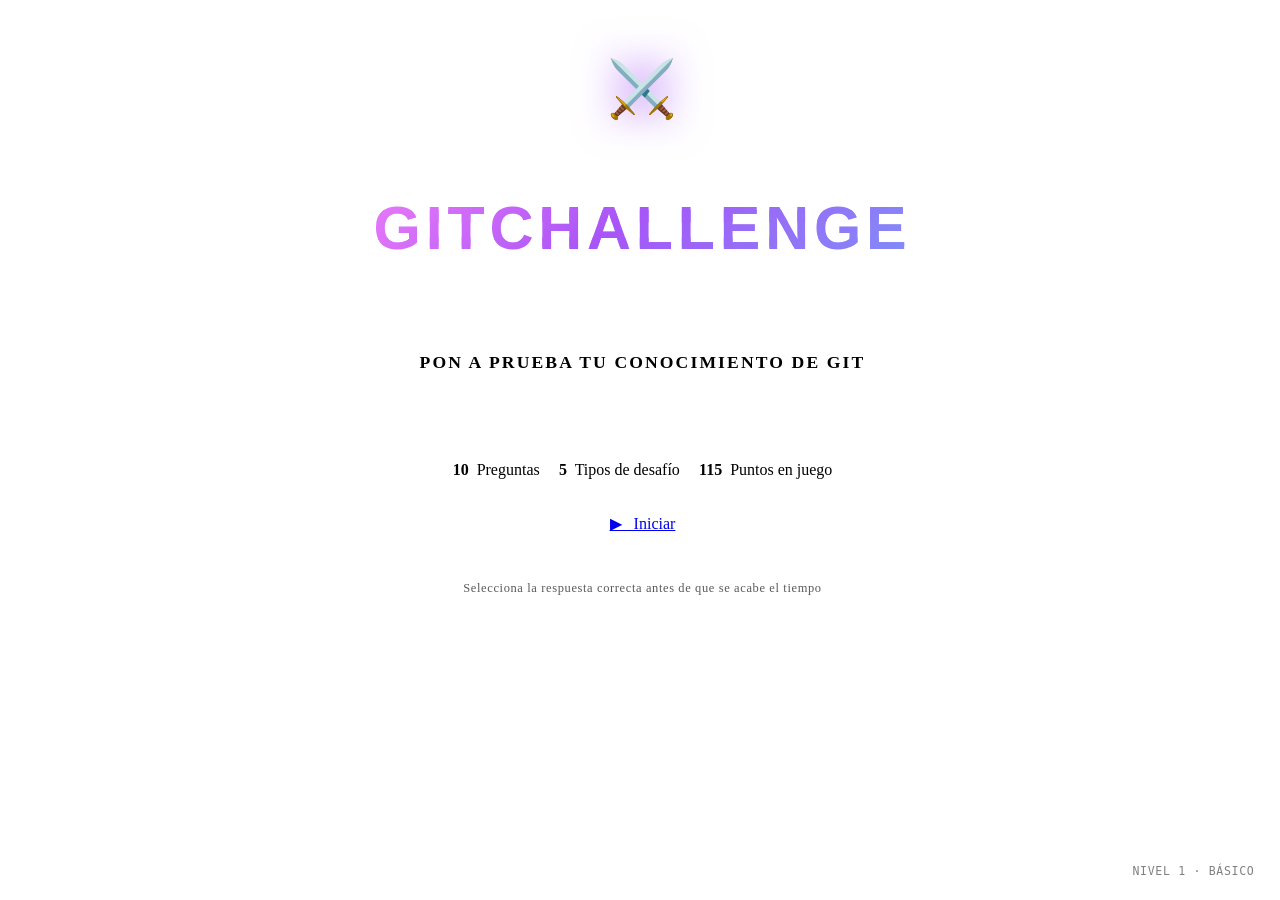
==== frontend/index.html @ ef9cf023 "feat: add home screen with start button" ====
<!DOCTYPE html>
<html lang="es">
<head>
  <meta charset="UTF-8" />
  <meta name="viewport" content="width=device-width, initial-scale=1.0"/>
  <title>GitChallenge ⚔️</title>
  <link rel="stylesheet" href="styles.css">
  <style>
    /* ── Estilos exclusivos del Home ── */
    body {
      display: flex;
      align-items: center;
      justify-content: center;
    }

    /* Hero centrado */
    .hero {
      position: relative;
      z-index: 10;
      display: flex;
      flex-direction: column;
      align-items: center;
      gap: 2.2rem;
      text-align: center;
      padding: 3rem 4rem;
      animation: fadeUp 0.9s cubic-bezier(.16,1,.3,1) both;
    }

    /* Ícono espadas */
    .swords {
      font-size: 3.5rem;
      filter: drop-shadow(0 0 20px #a855f7);
      animation: pulse-icon 2.8s ease-in-out infinite;
    }
    @keyframes pulse-icon {
      0%, 100% { transform: scale(1) rotate(-4deg); filter: drop-shadow(0 0 18px #a855f7); }
      50%       { transform: scale(1.12) rotate(4deg); filter: drop-shadow(0 0 36px #e879f9); }
    }

    /* Título principal */
    .title {
      font-family: 'Orbitron', sans-serif;
      font-weight: 900;
      font-size: clamp(2.2rem, 7vw, 3.8rem);
      letter-spacing: 0.08em;
      line-height: 1;
      background: linear-gradient(135deg, #e879f9 0%, #a855f7 45%, #818cf8 100%);
      -webkit-background-clip: text;
      -webkit-text-fill-color: transparent;
      background-clip: text;
      position: relative;
    }

    /* Glitch layers */
    .title::before,
    .title::after {
      content: attr(data-text);
      position: absolute;
      inset: 0;
      background: linear-gradient(135deg, #e879f9 0%, #a855f7 45%, #818cf8 100%);
      -webkit-background-clip: text;
      -webkit-text-fill-color: transparent;
      background-clip: text;
    }
    .title::before {
      animation: glitch-1 5s infinite;
      clip-path: polygon(0 20%, 100% 20%, 100% 40%, 0 40%);
    }
    .title::after {
      animation: glitch-2 5s infinite;
      clip-path: polygon(0 65%, 100% 65%, 100% 80%, 0 80%);
    }
    @keyframes glitch-1 {
      0%,88%,100% { transform: none; opacity: 0; }
      90%          { transform: translateX(-4px); opacity: 0.7; }
      92%          { transform: translateX(4px);  opacity: 0.5; }
      94%          { transform: none; opacity: 0; }
    }
    @keyframes glitch-2 {
      0%,91%,100% { transform: none; opacity: 0; }
      93%          { transform: translateX(5px); opacity: 0.6; }
      95%          { transform: translateX(-2px); opacity: 0.8; }
      97%          { transform: none; opacity: 0; }
    }

    /* Tagline */
    .tagline {
      font-size: 1.1rem;
      color: var(--muted);
      letter-spacing: 0.12em;
      text-transform: uppercase;
      font-weight: 600;
    }
    .tagline span { color: var(--accent); }

    /* Badges de estadísticas */
    .stats {
      display: flex;
      gap: 1.2rem;
      flex-wrap: wrap;
      justify-content: center;
    }

    /* Botón de inicio con animación de pulso */
    .btn-iniciar {
      animation: btn-pulse 3s ease-in-out infinite;
    }
    @keyframes btn-pulse {
      0%, 100% { box-shadow: 0 0 24px rgba(124,58,237,0.55), inset 0 1px 0 rgba(255,255,255,0.12); }
      50%       { box-shadow: 0 0 50px rgba(168,85,247,0.85), inset 0 1px 0 rgba(255,255,255,0.12); }
    }

    /* Hint inferior */
    .hint {
      font-size: 0.78rem;
      color: var(--muted);
      letter-spacing: 0.05em;
      opacity: 0.65;
    }

    /* Versión / nivel */
    .nivel-tag {
      position: fixed;
      bottom: 1.4rem;
      right: 1.6rem;
      font-family: 'JetBrains Mono', monospace;
      font-size: 0.72rem;
      color: var(--muted);
      letter-spacing: 0.06em;
      z-index: 20;
      opacity: 0.5;
    }
  </style>
</head>
<body>

  <!-- ── Fondo ── -->
  <div class="bg-layer">
    <div class="blob blob-1"></div>
    <div class="blob blob-2"></div>
    <div class="blob blob-3"></div>
  </div>
  <div class="grid-overlay"></div>
  <div class="particles" id="particles"></div>

  <!-- ── Contenido principal ── -->
  <main class="hero">

    <div class="swords">⚔️</div>

    <h1 class="title" data-text="GITCHALLENGE">GITCHALLENGE</h1>

    <p class="tagline">Pon a prueba tu conocimiento de <span>Git</span></p>

    <div class="divider"></div>

    <!-- Estadísticas del nivel -->
    <div class="stats">
      <div class="badge"><strong>10</strong>&nbsp; Preguntas</div>
      <div class="badge"><strong>5</strong>&nbsp; Tipos de desafío</div>
      <div class="badge"><strong>115</strong>&nbsp; Puntos en juego</div>
    </div>

    <!-- Botón principal → redirige a game.html -->
    <a href="game.html" class="btn-primary btn-iniciar">
      ▶ &nbsp; Iniciar
    </a>

    <p class="hint">Selecciona la respuesta correcta antes de que se acabe el tiempo</p>

  </main>

  <span class="nivel-tag">NIVEL 1 · BÁSICO</span>

  <script>
    // Genera partículas flotantes
    const container = document.getElementById('particles');
    for (let i = 0; i < 30; i++) {
      const p = document.createElement('div');
      p.className = 'particle';
      p.style.left            = Math.random() * 100 + 'vw';
      p.style.width           = p.style.height = (Math.random() * 3 + 2) + 'px';
      p.style.animationDuration = (Math.random() * 12 + 8) + 's';
      p.style.animationDelay  = (Math.random() * 10) + 's';
      container.appendChild(p);
    }
  </script>
</body>
</html>
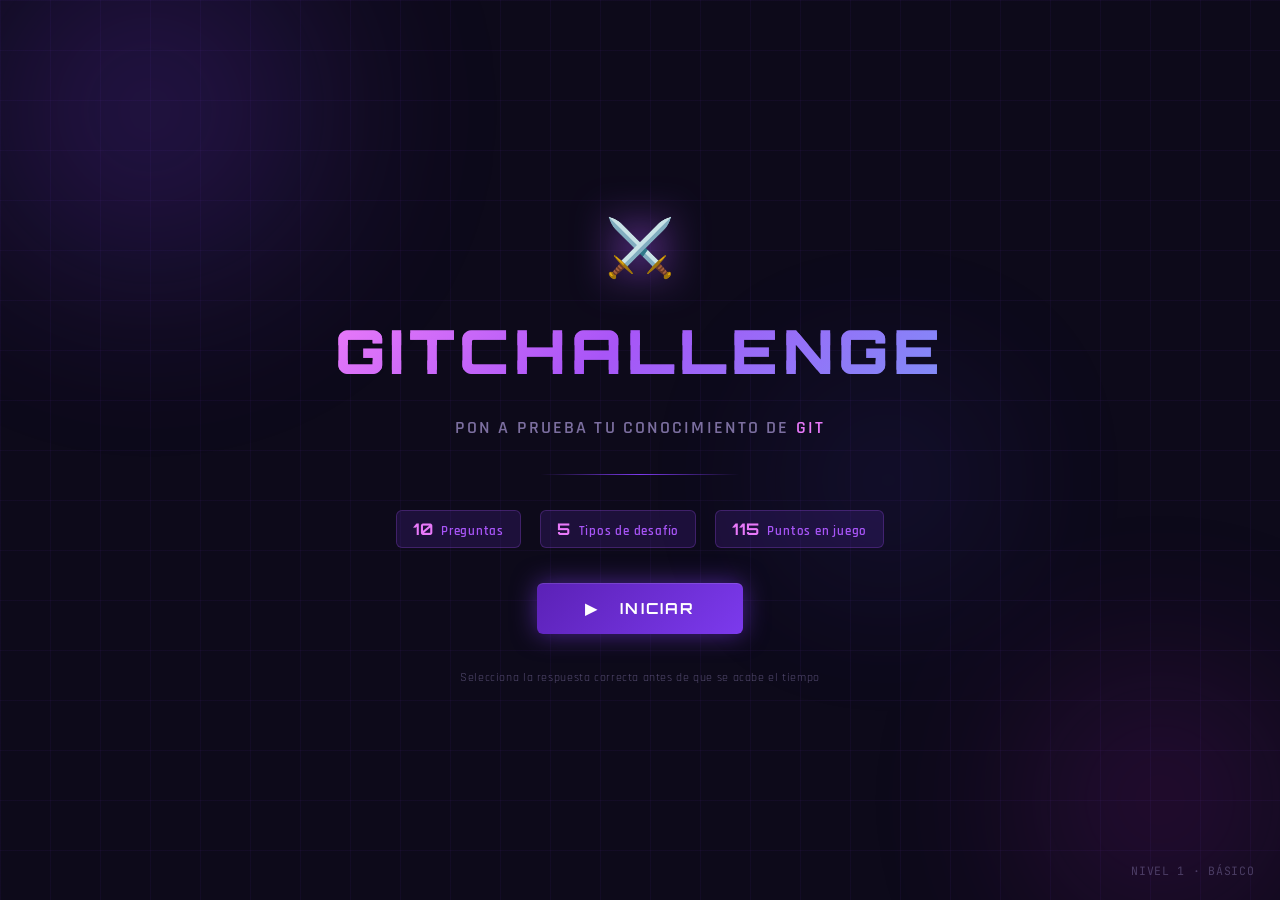
==== commit f5f73eba: "fix: correct issues in home page" ====
--- a/frontend/index.html
+++ b/frontend/index.html
@@ -161,7 +161,7 @@
       <div class="badge"><strong>115</strong>&nbsp; Puntos en juego</div>
     </div>
 
-    <!-- Botón principal → redirige a game.html -->
+    
     <a href="game.html" class="btn-primary btn-iniciar">
       ▶ &nbsp; Iniciar
     </a>
@@ -173,17 +173,20 @@
   <span class="nivel-tag">NIVEL 1 · BÁSICO</span>
 
   <script>
-    // Genera partículas flotantes
+    
     const container = document.getElementById('particles');
     for (let i = 0; i < 30; i++) {
       const p = document.createElement('div');
       p.className = 'particle';
       p.style.left            = Math.random() * 100 + 'vw';
-      p.style.width           = p.style.height = (Math.random() * 3 + 2) + 'px';
+      p.style.width           = p.style.height = (Math.random() * 5 + 4) + 'px';
       p.style.animationDuration = (Math.random() * 12 + 8) + 's';
       p.style.animationDelay  = (Math.random() * 10) + 's';
       container.appendChild(p);
     }
   </script>
+
+
 </body>
+
 </html>
--- a/frontend/styles.css
+++ b/frontend/styles.css
@@ -0,0 +1,227 @@
+/* ═══════════════════════════════════════════
+   GITCHALLENGE — styles.css
+   Estilos compartidos entre index.html y game.html
+   ═══════════════════════════════════════════ */
+
+@import url('https://fonts.googleapis.com/css2?family=Orbitron:wght@700;900&family=Rajdhani:wght@400;600;700&family=JetBrains+Mono:wght@400;700&display=swap');
+
+/* ── Variables globales ── */
+:root {
+  --bg-deep:      #0d0a1a;
+  --bg-mid:       #140f2a;
+  --bg-card:      rgba(20, 15, 42, 0.85);
+  --purple-glow:  #7c3aed;
+  --purple-core:  #a855f7;
+  --accent:       #e879f9;
+  --accent-cyan:  #22d3ee;
+  --green-ok:     #4ade80;
+  --red-wrong:    #f87171;
+  --text:         #ede9fe;
+  --text-dim:     #c4b5fd;
+  --muted:        #7c6fa0;
+  --btn-bg:       #5b21b6;
+  --btn-hover:    #7c3aed;
+  --border:       rgba(168, 85, 247, 0.25);
+  --border-bright:rgba(168, 85, 247, 0.6);
+  --shadow-glow:  0 0 30px rgba(124, 58, 237, 0.4);
+}
+
+/* ── Reset ── */
+*, *::before, *::after {
+  box-sizing: border-box;
+  margin: 0;
+  padding: 0;
+}
+
+html { scroll-behavior: smooth; }
+
+body {
+  min-height: 100vh;
+  background: var(--bg-deep);
+  font-family: 'Rajdhani', sans-serif;
+  color: var(--text);
+  overflow-x: hidden;
+}
+
+/* ══════════════════════════════════
+   FONDO ANIMADO (compartido)
+══════════════════════════════════ */
+.bg-layer {
+  position: fixed;
+  inset: 0;
+  z-index: 0;
+  pointer-events: none;
+}
+
+.blob {
+  position: absolute;
+  border-radius: 50%;
+  filter: blur(90px);
+  opacity: 0.3;
+  animation: drift 14s ease-in-out infinite alternate;
+}
+.blob-1 {
+  width: 500px; height: 500px;
+  background: radial-gradient(circle, #7c3aed, transparent 70%);
+  top: -140px; left: -100px;
+  animation-delay: 0s;
+}
+.blob-2 {
+  width: 360px; height: 360px;
+  background: radial-gradient(circle, #a21caf, transparent 70%);
+  bottom: -80px; right: -60px;
+  animation-delay: -6s;
+}
+.blob-3 {
+  width: 240px; height: 240px;
+  background: radial-gradient(circle, #4f46e5, transparent 70%);
+  top: 40%; left: 60%;
+  animation-delay: -10s;
+}
+
+@keyframes drift {
+  0%   { transform: translate(0,0) scale(1); }
+  100% { transform: translate(28px, 18px) scale(1.1); }
+}
+
+.grid-overlay {
+  position: fixed;
+  inset: 0;
+  background-image:
+    linear-gradient(rgba(124,58,237,0.06) 1px, transparent 1px),
+    linear-gradient(90deg, rgba(124,58,237,0.06) 1px, transparent 1px);
+  background-size: 50px 50px;
+  z-index: 0;
+  pointer-events: none;
+}
+
+.particles {
+  position: fixed;
+  inset: 0;
+  overflow: hidden;
+  z-index: 0;
+  pointer-events: none;
+}
+.particle {
+  position: absolute;
+  width: 3px; height: 3px;
+  border-radius: 50%;
+  background: var(--purple-core);
+  opacity: 0;
+  animation: rise linear infinite;
+}
+@keyframes rise {
+  0%   { transform: translateY(110vh) scale(0); opacity: 0; }
+  10%  { opacity: 0.7; }
+  90%  { opacity: 0.2; }
+  100% { transform: translateY(-10vh) scale(1.5); opacity: 0; }
+}
+
+/* ══════════════════════════════════
+   TIPOGRAFÍA COMPARTIDA
+══════════════════════════════════ */
+.font-display { font-family: 'Orbitron', sans-serif; }
+.font-mono    { font-family: 'JetBrains Mono', monospace; }
+
+/* ══════════════════════════════════
+   BOTÓN PRINCIPAL
+══════════════════════════════════ */
+.btn-primary {
+  display: inline-flex;
+  align-items: center;
+  gap: 0.6rem;
+  padding: 1rem 3rem;
+  font-family: 'Orbitron', sans-serif;
+  font-size: 0.95rem;
+  font-weight: 700;
+  letter-spacing: 0.14em;
+  text-transform: uppercase;
+  text-decoration: none;
+  color: #fff;
+  background: linear-gradient(135deg, var(--btn-bg), var(--purple-glow));
+  border: none;
+  border-radius: 6px;
+  cursor: pointer;
+  position: relative;
+  overflow: hidden;
+  transition: transform 0.15s ease, box-shadow 0.25s ease;
+  box-shadow: 0 0 24px rgba(124,58,237,0.55),
+              inset 0 1px 0 rgba(255,255,255,0.12);
+}
+.btn-primary::before {
+  content: '';
+  position: absolute;
+  inset: 0;
+  background: linear-gradient(135deg, rgba(255,255,255,0.18), transparent);
+  opacity: 0;
+  transition: opacity 0.2s;
+}
+.btn-primary::after {
+  content: '';
+  position: absolute;
+  top: 0; left: -100%;
+  width: 60%; height: 100%;
+  background: linear-gradient(90deg, transparent, rgba(255,255,255,0.25), transparent);
+  transform: skewX(-20deg);
+  animation: shimmer 3s ease-in-out infinite;
+}
+.btn-primary:hover {
+  transform: translateY(-3px) scale(1.03);
+  box-shadow: 0 0 55px rgba(168,85,247,0.85),
+              inset 0 1px 0 rgba(255,255,255,0.18);
+}
+.btn-primary:hover::before { opacity: 1; }
+.btn-primary:active { transform: translateY(0) scale(0.98); }
+
+@keyframes shimmer {
+  0%       { left: -100%; }
+  50%, 100%{ left: 160%; }
+}
+
+/* ══════════════════════════════════
+   BADGE / CHIP
+══════════════════════════════════ */
+.badge {
+  background: rgba(124,58,237,0.15);
+  border: 1px solid var(--border);
+  border-radius: 6px;
+  padding: 0.45rem 1rem;
+  font-size: 0.82rem;
+  letter-spacing: 0.06em;
+  color: var(--purple-core);
+  font-weight: 600;
+}
+.badge strong {
+  color: var(--accent);
+  font-family: 'Orbitron', sans-serif;
+  font-size: 1rem;
+}
+
+/* ══════════════════════════════════
+   DIVISOR
+══════════════════════════════════ */
+.divider {
+  width: 200px;
+  height: 1px;
+  background: linear-gradient(90deg, transparent, var(--purple-glow), transparent);
+}
+
+/* ══════════════════════════════════
+   ANIMACIONES DE ENTRADA
+══════════════════════════════════ */
+@keyframes fadeUp {
+  from { opacity: 0; transform: translateY(28px); }
+  to   { opacity: 1; transform: translateY(0); }
+}
+@keyframes fadeIn {
+  from { opacity: 0; }
+  to   { opacity: 1; }
+}
+@keyframes scaleIn {
+  from { opacity: 0; transform: scale(0.92); }
+  to   { opacity: 1; transform: scale(1); }
+}
+
+.anim-fadeup  { animation: fadeUp  0.7s cubic-bezier(.16,1,.3,1) both; }
+.anim-fadein  { animation: fadeIn  0.5s ease both; }
+.anim-scalein { animation: scaleIn 0.5s cubic-bezier(.16,1,.3,1) both; }
